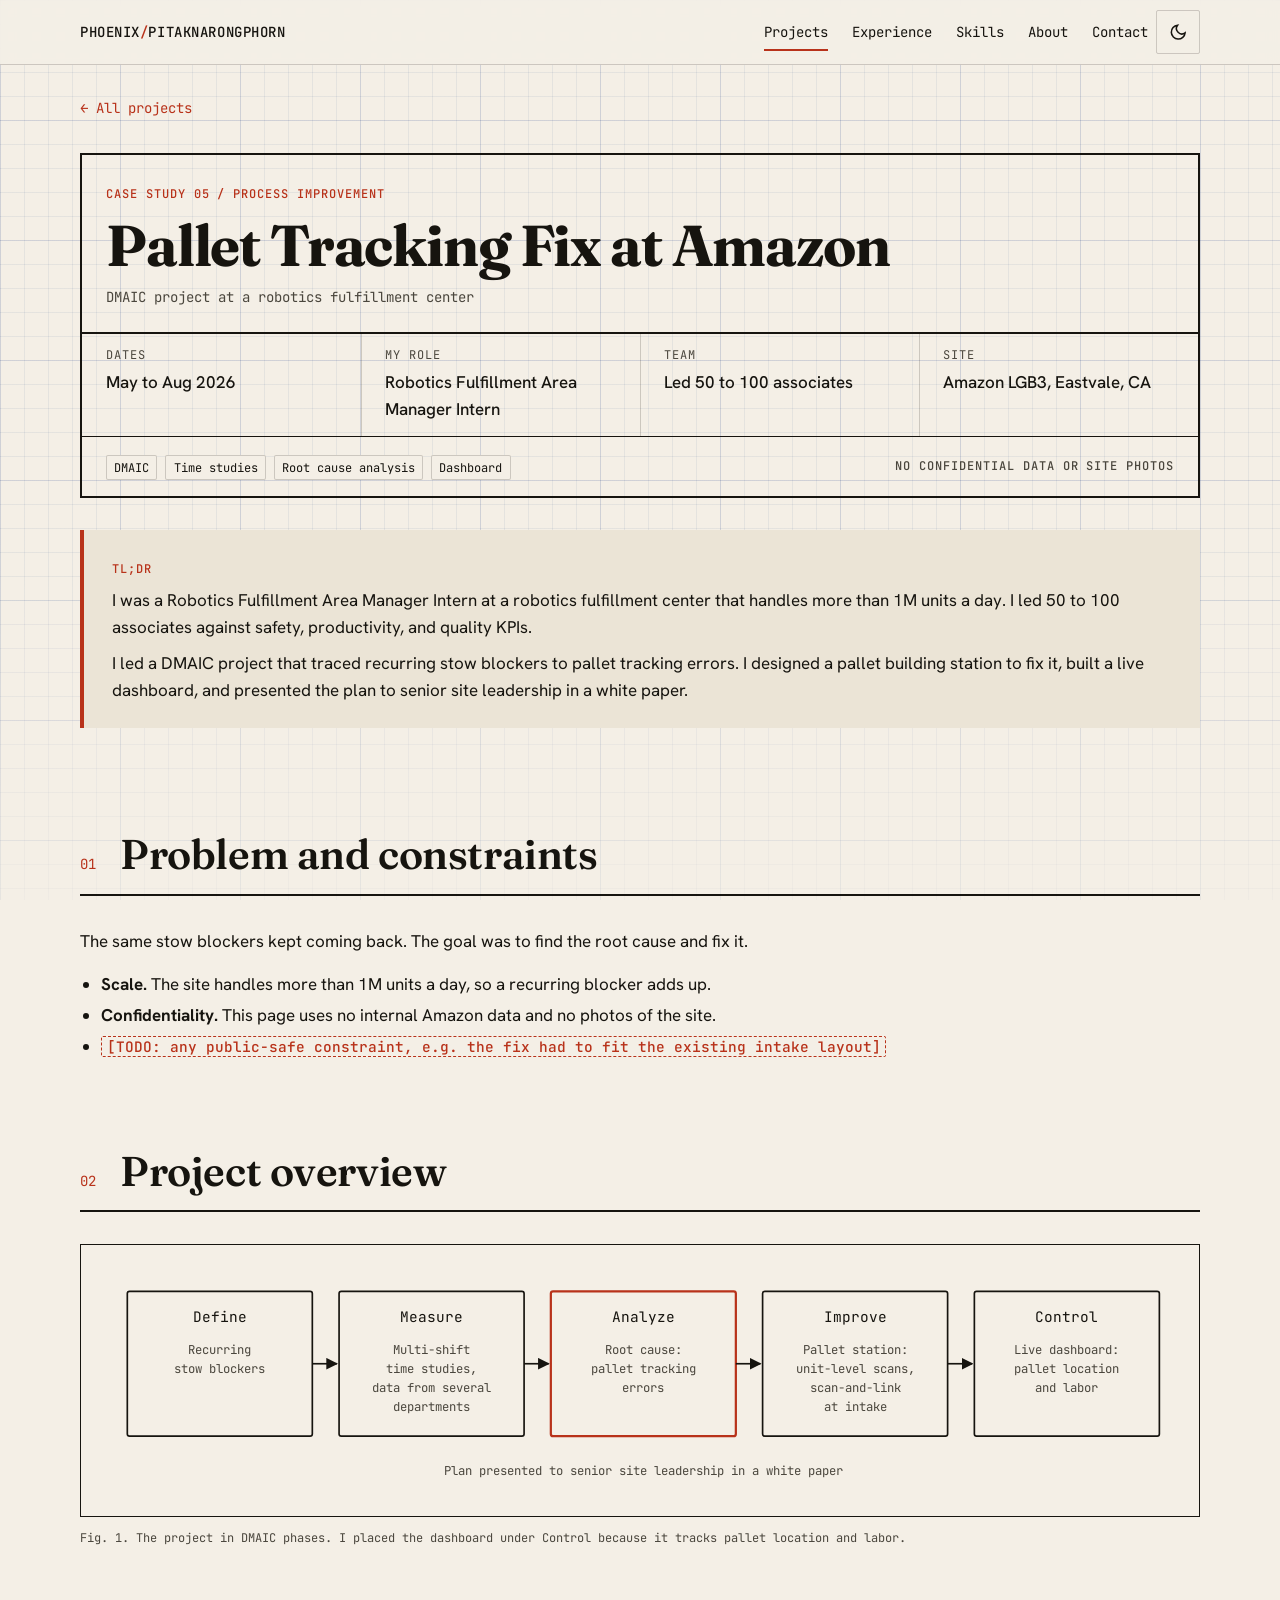
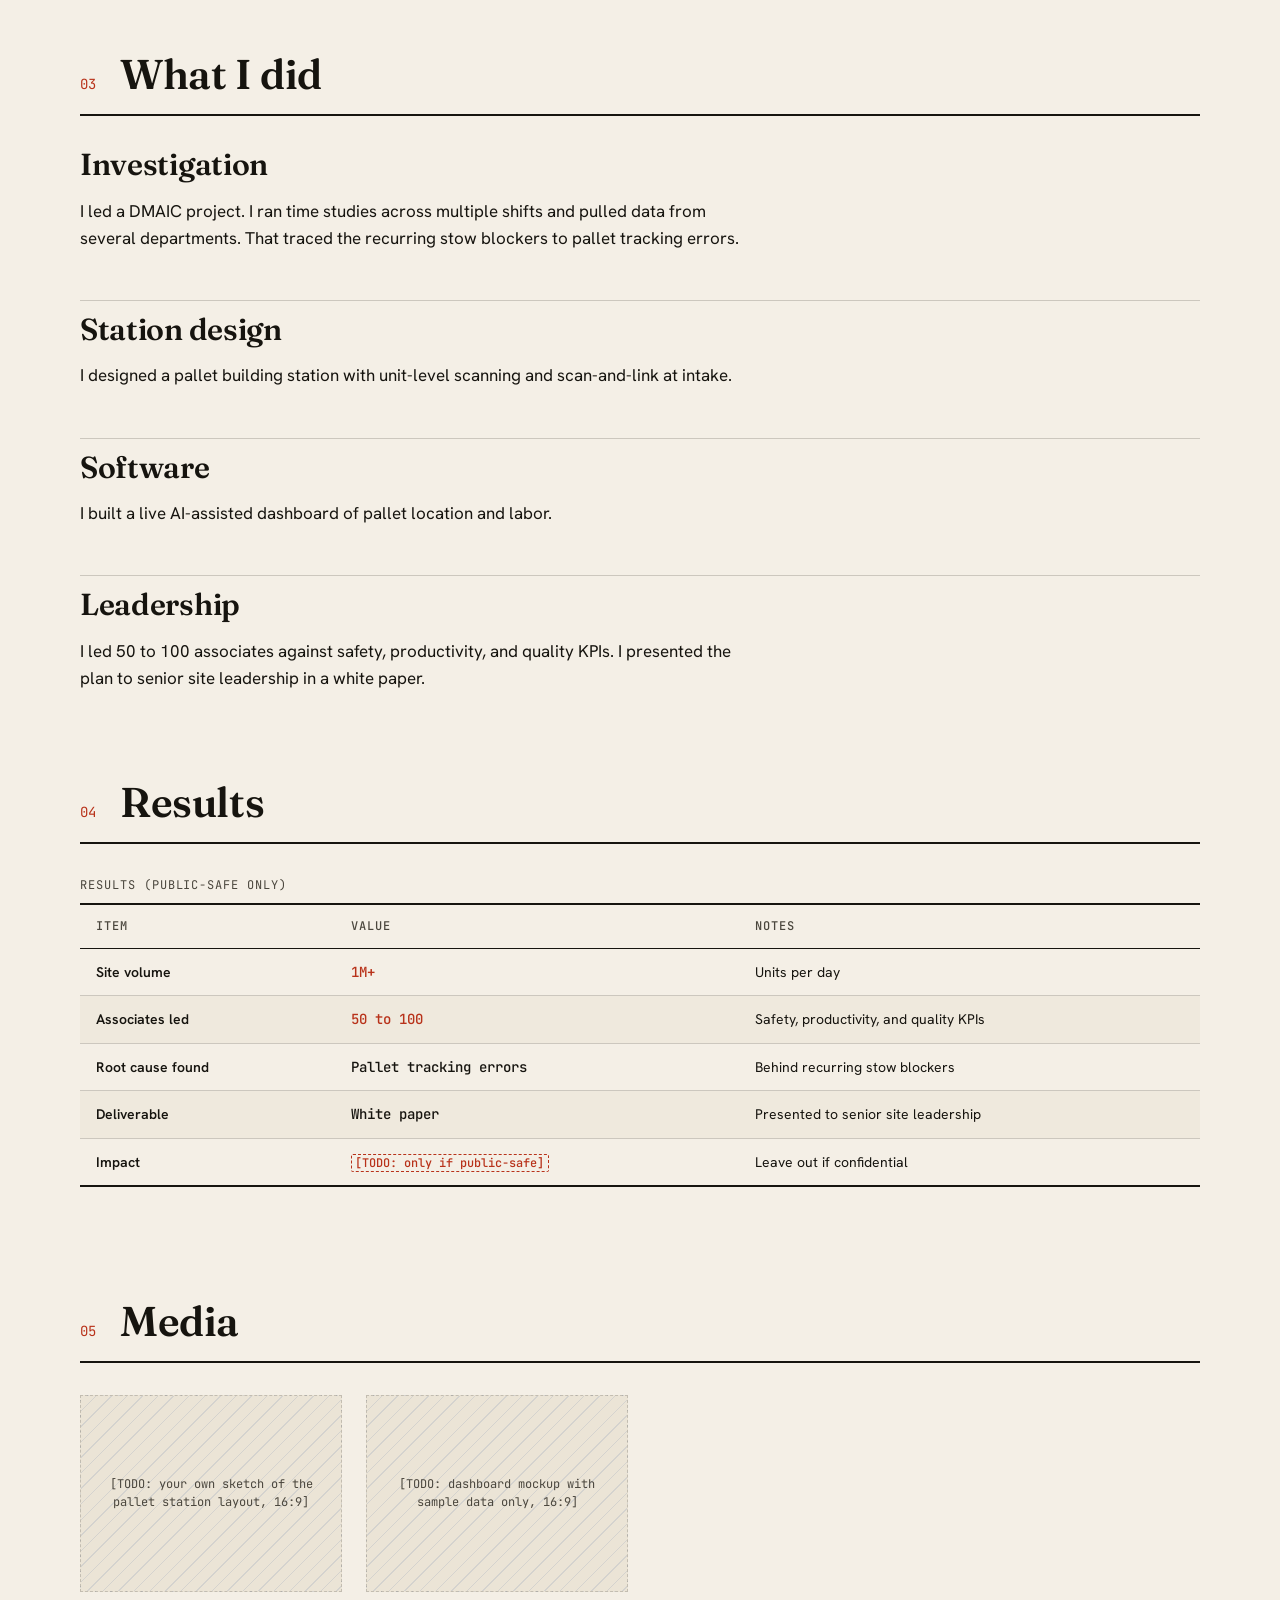
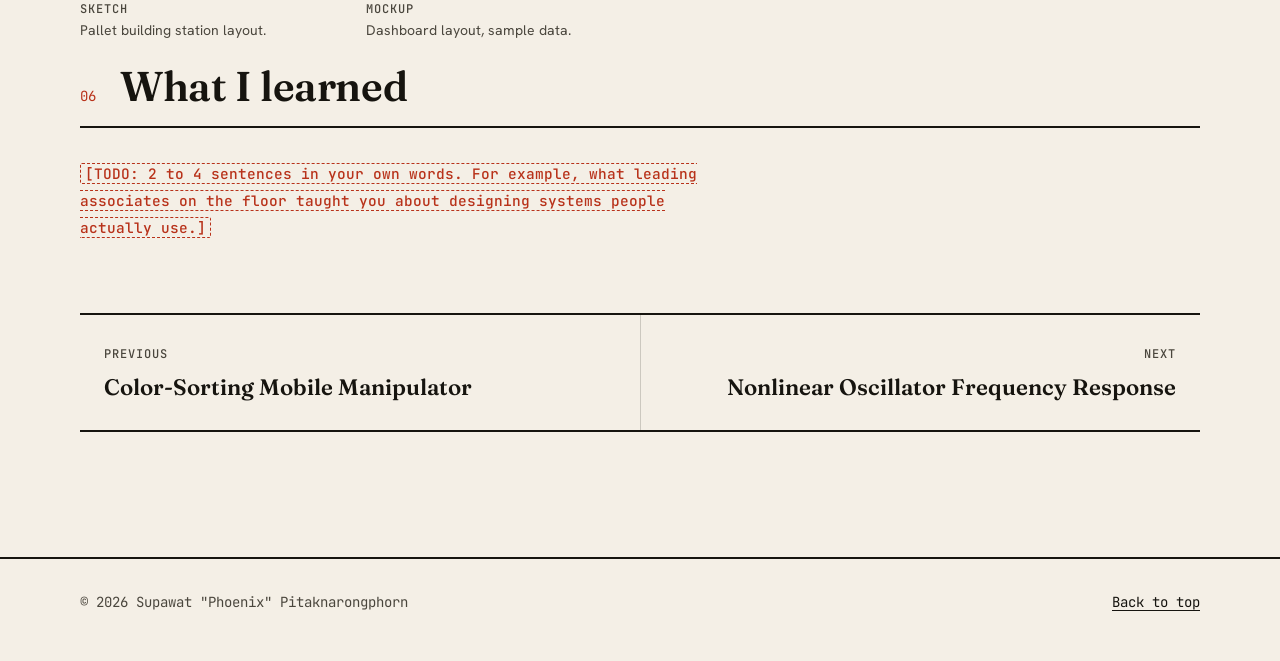
==== projects/amazon-pallet-flow.html @ 7e8143e0 "Initial portfolio site Static HTML/CSS/JS portfolio for GitHub Pages: home page, seven case studies " ====
<!doctype html>
<html lang="en">
<head>
  <meta charset="utf-8">
  <meta name="viewport" content="width=device-width, initial-scale=1">
  <title>Pallet Tracking Fix at Amazon | Phoenix Pitaknarongphorn</title>
  <meta name="description" content="Process-improvement case study: a DMAIC project at an Amazon robotics fulfillment center that traced recurring stow blockers to pallet tracking errors.">
  <meta name="theme-color" content="#f4efe6" media="(prefers-color-scheme: light)">
  <meta name="theme-color" content="#0f2a4a" media="(prefers-color-scheme: dark)">
  <link rel="icon" href="../favicon.ico" sizes="32x32">
  <link rel="icon" href="../assets/favicon.svg" type="image/svg+xml">
  <link rel="apple-touch-icon" href="../assets/apple-touch-icon.png">
  <!-- Sharing previews. Absolute URLs so LinkedIn and Slack show the image. Change the domain here if the site moves. -->
  <meta property="og:type" content="article">
  <meta property="og:site_name" content="Phoenix Pitaknarongphorn">
  <meta property="og:url" content="https://hmnip.github.io/portfolio/projects/amazon-pallet-flow.html">
  <meta property="og:title" content="Pallet Tracking Fix at Amazon | Phoenix Pitaknarongphorn">
  <meta property="og:description" content="Process-improvement case study: a DMAIC project at an Amazon robotics fulfillment center that traced recurring stow blockers to pallet tracking errors.">
  <meta property="og:image" content="https://hmnip.github.io/portfolio/assets/img/share.png">
  <meta property="og:image:width" content="1200">
  <meta property="og:image:height" content="630">
  <meta property="og:image:alt" content="Phoenix Pitaknarongphorn: building autonomous robots, from mechanism to control code.">
  <meta name="twitter:card" content="summary_large_image">
  <meta name="twitter:title" content="Pallet Tracking Fix at Amazon | Phoenix Pitaknarongphorn">
  <meta name="twitter:description" content="Process-improvement case study: a DMAIC project at an Amazon robotics fulfillment center that traced recurring stow blockers to pallet tracking errors.">
  <meta name="twitter:image" content="https://hmnip.github.io/portfolio/assets/img/share.png">
  <!-- Sets saved theme and the js class before first paint (inline on purpose, avoids a flash) -->
  <script>(function(){var d=document.documentElement;d.classList.add("js");try{var t=localStorage.getItem("theme");if(t==="light"||t==="dark")d.setAttribute("data-theme",t);}catch(e){}})();</script>
  <link rel="preconnect" href="https://fonts.googleapis.com">
  <link rel="preconnect" href="https://fonts.gstatic.com" crossorigin>
  <link rel="stylesheet" href="https://fonts.googleapis.com/css2?family=Fraunces:ital,opsz,wght@0,9..144,400..700;1,9..144,500&family=Hanken+Grotesk:wght@400;500;600&family=JetBrains+Mono:wght@400;500&display=swap">
  <link rel="stylesheet" href="../assets/css/style.css">
</head>
<body>
  <a class="skip-link" href="#main">Skip to content</a>

  <header class="site-header">
    <div class="container site-header__inner">
      <a class="site-mark" href="../index.html">PHOENIX<span>/</span>PITAKNARONGPHORN</a>
      <nav class="site-nav" aria-label="Primary">
        <ul class="site-nav__list" id="nav-list">
          <li><a class="is-active" href="../index.html#projects">Projects</a></li>
          <li><a href="../index.html#experience">Experience</a></li>
          <li><a href="../index.html#skills">Skills</a></li>
          <li><a href="../index.html#about">About</a></li>
          <li><a href="../index.html#contact">Contact</a></li>
        </ul>
        <button class="icon-btn theme-toggle" type="button" data-theme-toggle aria-label="Switch theme">
          <svg class="icon-moon" viewBox="0 0 24 24" fill="none" stroke="currentColor" stroke-width="2" aria-hidden="true"><path d="M21 12.8A9 9 0 1 1 11.2 3a7 7 0 0 0 9.8 9.8z"/></svg>
          <svg class="icon-sun" viewBox="0 0 24 24" fill="none" stroke="currentColor" stroke-width="2" aria-hidden="true"><circle cx="12" cy="12" r="4"/><path d="M12 2v2M12 20v2M4.9 4.9l1.4 1.4M17.7 17.7l1.4 1.4M2 12h2M20 12h2M4.9 19.1l1.4-1.4M17.7 6.3l1.4-1.4"/></svg>
        </button>
        <button class="icon-btn nav-toggle" type="button" aria-expanded="false" aria-controls="nav-list" aria-label="Menu">
          <svg viewBox="0 0 24 24" fill="none" stroke="currentColor" stroke-width="2" aria-hidden="true"><path d="M3 6h18M3 12h18M3 18h18"/></svg>
        </button>
      </nav>
    </div>
  </header>

  <main id="main" class="container">
    <a class="crumb" href="../index.html#projects">All projects</a>

    <!-- 1. TITLE BLOCK ====================================================== -->
    <header class="title-block">
      <div class="title-block__name">
        <span class="label label--accent">Case study 05 / Process improvement</span>
        <h1>Pallet Tracking Fix at Amazon</h1>
        <p class="expansion">DMAIC project at a robotics fulfillment center</p>
      </div>
      <dl class="title-block__grid">
        <div class="title-block__cell"><dt>Dates</dt><dd>May to Aug 2026</dd></div>
        <div class="title-block__cell"><dt>My role</dt><dd>Robotics Fulfillment Area Manager Intern</dd></div>
        <div class="title-block__cell"><dt>Team</dt><dd>Led 50 to 100 associates</dd></div>
        <div class="title-block__cell"><dt>Site</dt><dd>Amazon LGB3, Eastvale, CA</dd></div>
      </dl>
      <div class="title-block__row">
        <ul class="tags" aria-label="Methods">
          <li><span class="tag">DMAIC</span></li>
          <li><span class="tag">Time studies</span></li>
          <li><span class="tag">Root cause analysis</span></li>
          <li><span class="tag">Dashboard</span></li>
        </ul>
        <div class="title-block__links">
          <span class="label">No confidential data or site photos</span>
        </div>
      </div>
    </header>

    <!-- 2. TL;DR ============================================================ -->
    <aside class="tldr" aria-label="Summary">
      <span class="label label--accent">TL;DR</span>
      <p>I was a Robotics Fulfillment Area Manager Intern at a robotics fulfillment center that handles more than 1M units a day. I led 50 to 100 associates against safety, productivity, and quality KPIs.</p>
      <p>I led a DMAIC project that traced recurring stow blockers to pallet tracking errors. I designed a pallet building station to fix it, built a live dashboard, and presented the plan to senior site leadership in a white paper.</p>
    </aside>

    <!-- 3. PROBLEM AND CONSTRAINTS ========================================== -->
    <section class="section section--case" aria-labelledby="problem-title">
      <div class="section__head">
        <span class="section__num">01</span>
        <h2 id="problem-title">Problem and constraints</h2>
      </div>
      <div class="prose">
        <p>The same stow blockers kept coming back. The goal was to find the root cause and fix it.</p>
        <ul>
          <li><strong>Scale.</strong> The site handles more than 1M units a day, so a recurring blocker adds up.</li>
          <li><strong>Confidentiality.</strong> This page uses no internal Amazon data and no photos of the site.</li>
          <li><span class="todo">[TODO: any public-safe constraint, e.g. the fix had to fit the existing intake layout]</span></li>
        </ul>
      </div>
    </section>

    <!-- 4. SYSTEM OVERVIEW ================================================== -->
    <section class="section section--case" aria-labelledby="system-title">
      <div class="section__head">
        <span class="section__num">02</span>
        <h2 id="system-title">Project overview</h2>
      </div>
      <figure class="figure">
        <div class="diagram diagram--wide" tabindex="0" role="region" aria-label="DMAIC diagram (scrollable)">
          <!-- Editable diagram. Each phase is a <g class="node">. -->
          <svg viewBox="0 0 960 200" role="img" aria-labelledby="sys-title sys-desc">
            <title id="sys-title">DMAIC phases of the pallet tracking project</title>
            <desc id="sys-desc">Define: recurring stow blockers. Measure: multi-shift time studies and data from several departments. Analyze: traced the blockers to pallet tracking errors. Improve: a pallet building station with unit-level scanning and scan-and-link at intake. Control: a live AI-assisted dashboard of pallet location and labor. The plan went to senior site leadership in a white paper.</desc>
            <defs>
              <marker id="arrow" viewBox="0 0 10 10" refX="9" refY="5" markerWidth="7" markerHeight="7" orient="auto-start-reverse"><path class="arrowhead" d="M0 0L10 5L0 10z"/></marker>
            </defs>

            <g class="node">
              <rect x="20" y="20" width="166" height="130" rx="2"/>
              <text x="103" y="48" text-anchor="middle">Define</text>
              <text class="sub" x="103" y="76" text-anchor="middle">Recurring</text>
              <text class="sub" x="103" y="93" text-anchor="middle">stow blockers</text>
            </g>
            <g class="node">
              <rect x="210" y="20" width="166" height="130" rx="2"/>
              <text x="293" y="48" text-anchor="middle">Measure</text>
              <text class="sub" x="293" y="76" text-anchor="middle">Multi-shift</text>
              <text class="sub" x="293" y="93" text-anchor="middle">time studies,</text>
              <text class="sub" x="293" y="110" text-anchor="middle">data from several</text>
              <text class="sub" x="293" y="127" text-anchor="middle">departments</text>
            </g>
            <g class="node node--accent">
              <rect x="400" y="20" width="166" height="130" rx="2"/>
              <text x="483" y="48" text-anchor="middle">Analyze</text>
              <text class="sub" x="483" y="76" text-anchor="middle">Root cause:</text>
              <text class="sub" x="483" y="93" text-anchor="middle">pallet tracking</text>
              <text class="sub" x="483" y="110" text-anchor="middle">errors</text>
            </g>
            <g class="node">
              <rect x="590" y="20" width="166" height="130" rx="2"/>
              <text x="673" y="48" text-anchor="middle">Improve</text>
              <text class="sub" x="673" y="76" text-anchor="middle">Pallet station:</text>
              <text class="sub" x="673" y="93" text-anchor="middle">unit-level scans,</text>
              <text class="sub" x="673" y="110" text-anchor="middle">scan-and-link</text>
              <text class="sub" x="673" y="127" text-anchor="middle">at intake</text>
            </g>
            <g class="node">
              <rect x="780" y="20" width="166" height="130" rx="2"/>
              <text x="863" y="48" text-anchor="middle">Control</text>
              <text class="sub" x="863" y="76" text-anchor="middle">Live dashboard:</text>
              <text class="sub" x="863" y="93" text-anchor="middle">pallet location</text>
              <text class="sub" x="863" y="110" text-anchor="middle">and labor</text>
            </g>

            <path class="edge" d="M186 85H208" marker-end="url(#arrow)"/>
            <path class="edge" d="M376 85H398" marker-end="url(#arrow)"/>
            <path class="edge" d="M566 85H588" marker-end="url(#arrow)"/>
            <path class="edge" d="M756 85H778" marker-end="url(#arrow)"/>

            <text class="edge-label" x="483" y="185" text-anchor="middle">Plan presented to senior site leadership in a white paper</text>
          </svg>
        </div>
        <figcaption>
          Fig. 1. The project in DMAIC phases. I placed the dashboard under Control because it tracks pallet location and labor. <span class="scroll-hint">Scroll sideways to see the whole diagram.</span>
        </figcaption>
      </figure>
    </section>

    <!-- 5. WHAT I BUILT ===================================================== -->
    <section class="section section--case" aria-labelledby="built-title">
      <div class="section__head">
        <span class="section__num">03</span>
        <h2 id="built-title">What I did</h2>
      </div>
      <div class="prose">
        <h3>Investigation</h3>
        <p>I led a DMAIC project. I ran time studies across multiple shifts and pulled data from several departments. That traced the recurring stow blockers to pallet tracking errors.</p>

        <h3>Station design</h3>
        <p>I designed a pallet building station with unit-level scanning and scan-and-link at intake.</p>

        <h3>Software</h3>
        <p>I built a live AI-assisted dashboard of pallet location and labor.</p>

        <h3>Leadership</h3>
        <p>I led 50 to 100 associates against safety, productivity, and quality KPIs. I presented the plan to senior site leadership in a white paper.</p>
      </div>
    </section>

    <!-- 6. TESTING AND RESULTS ============================================== -->
    <section class="section section--case" aria-labelledby="results-title">
      <div class="section__head">
        <span class="section__num">04</span>
        <h2 id="results-title">Results</h2>
      </div>
      <div class="table-wrap">
        <table class="spec-table">
          <caption>Results (public-safe only)</caption>
          <thead>
            <tr><th scope="col">Item</th><th scope="col">Value</th><th scope="col">Notes</th></tr>
          </thead>
          <tbody>
            <tr><th scope="row">Site volume</th><td class="num num--key">1M+</td><td>Units per day</td></tr>
            <tr><th scope="row">Associates led</th><td class="num num--key">50 to 100</td><td>Safety, productivity, and quality KPIs</td></tr>
            <tr><th scope="row">Root cause found</th><td class="num">Pallet tracking errors</td><td>Behind recurring stow blockers</td></tr>
            <tr><th scope="row">Deliverable</th><td class="num">White paper</td><td>Presented to senior site leadership</td></tr>
            <tr><th scope="row">Impact</th><td class="num"><span class="todo">[TODO: only if public-safe]</span></td><td>Leave out if confidential</td></tr>
          </tbody>
        </table>
      </div>
    </section>

    <!-- 7. MEDIA ============================================================ -->
    <section class="section section--case" aria-labelledby="media-title">
      <div class="section__head">
        <span class="section__num">05</span>
        <h2 id="media-title">Media</h2>
      </div>
      <!-- No site photos and no real data. Use your own sketches or mockups with made-up numbers clearly labeled as such.
           Images: ../assets/img/amazon-pallet-flow/NAME.webp, 1600 px long edge, under 200 KB, loading="lazy". -->
      <div class="gallery">
        <figure>
          <div class="media-placeholder" role="img" aria-label="Placeholder: pallet station layout sketch">[TODO: your own sketch of the pallet station layout, 16:9]</div>
          <figcaption><span class="label">Sketch</span>Pallet building station layout.</figcaption>
        </figure>
        <figure>
          <div class="media-placeholder" role="img" aria-label="Placeholder: dashboard mockup with sample data">[TODO: dashboard mockup with sample data only, 16:9]</div>
          <figcaption><span class="label">Mockup</span>Dashboard layout, sample data.</figcaption>
        </figure>
      </div>
    </section>

    <!-- 8. LEARNED / NEXT =================================================== -->
    <section class="section section--case" aria-labelledby="learned-title">
      <div class="section__head">
        <span class="section__num">06</span>
        <h2 id="learned-title">What I learned</h2>
      </div>
      <div class="prose">
        <p><span class="todo">[TODO: 2 to 4 sentences in your own words. For example, what leading associates on the floor taught you about designing systems people actually use.]</span></p>
      </div>
    </section>

    <!-- 9. PREV / NEXT ====================================================== -->
    <nav class="pager" aria-label="More case studies">
      <a class="pager__prev" href="mobile-manipulator.html"><span class="label">Previous</span><span class="pager__title">Color-Sorting Mobile Manipulator</span></a>
      <a class="pager__next" href="nonlinear-oscillator.html"><span class="label">Next</span><span class="pager__title">Nonlinear Oscillator Frequency Response</span></a>
    </nav>
  </main>

  <footer class="site-footer">
    <div class="container site-footer__inner">
      <span>&copy; <span data-year>2026</span> Supawat "Phoenix" Pitaknarongphorn</span>
      <span><a href="#main">Back to top</a></span>
    </div>
  </footer>

  <script src="../assets/js/main.js" defer></script>
</body>
</html>
---- assets/css/style.css ----
/* ==========================================================================
   Phoenix Pitaknarongphorn: portfolio stylesheet
   One file. Sections:
   1. Tokens (light + blueprint dark)
   2. Reset and base
   3. Layout and blueprint grid
   4. Typography helpers
   5. Header, nav, footer
   6. Buttons, links, tags
   7. Sections and labels
   8. Glance strip (key numbers)
   9. Project cards
   10. Title block, TL;DR
   11. Spec tables
   12. Timeline
   13. Diagrams, media, placeholders
   14. Motion
   15. Utilities
   ========================================================================== */

/* 1. Tokens ---------------------------------------------------------------- */
:root {
  /* Color: warm paper, near-black ink, one vermilion accent */
  --paper: #f4efe6;
  --paper-2: #ebe4d6;          /* raised surfaces, table stripes */
  --ink: #16140f;
  --ink-2: #4a463d;            /* secondary text, 8:1 on paper */
  --rule: #16140f;             /* strong rules */
  --rule-soft: rgb(22 20 15 / 0.18);
  --accent: #b8321a;           /* vermilion, 5.2:1 on paper, 4.7:1 on paper-2 */
  --accent-ink: #fff8f2;       /* text on accent fills */
  --grid: rgb(30 70 140 / 0.07);
  --grid-major: rgb(30 70 140 / 0.11);
  --focus: #1d5fd1;

  /* Type */
  --font-display: "Fraunces", Georgia, "Times New Roman", serif;
  --font-body: "Hanken Grotesk", system-ui, -apple-system, "Segoe UI", sans-serif;
  --font-mono: "JetBrains Mono", ui-monospace, "Cascadia Mono", Consolas, monospace;

  /* Type scale (fluid, ~1.25 ratio stretching to ~1.33 on wide screens) */
  --step--2: 0.75rem;
  --step--1: 0.875rem;
  --step-0: clamp(1rem, 0.96rem + 0.2vw, 1.0625rem);
  --step-1: clamp(1.2rem, 1.1rem + 0.45vw, 1.4rem);
  --step-2: clamp(1.45rem, 1.25rem + 0.9vw, 1.9rem);
  --step-3: clamp(1.8rem, 1.45rem + 1.6vw, 2.6rem);
  --step-4: clamp(2.2rem, 1.6rem + 2.8vw, 3.6rem);
  --step-5: clamp(2.6rem, 1.7rem + 4.4vw, 5rem);

  /* Space (8px base) */
  --space-1: 0.25rem;
  --space-2: 0.5rem;
  --space-3: 0.75rem;
  --space-4: 1rem;
  --space-5: 1.5rem;
  --space-6: 2rem;
  --space-7: 3rem;
  --space-8: 4.5rem;
  --space-9: clamp(4.5rem, 3rem + 6vw, 8rem);

  /* Layout */
  --measure: 68ch;
  --container: 1200px;
  --gutter: clamp(1rem, 0.5rem + 2.5vw, 2.5rem);
  --grid-size: 24px;
  --radius: 2px;
  --rule-w: 1px;
  --rule-w-strong: 2px;

  /* Motion */
  --ease: cubic-bezier(0.2, 0.7, 0.2, 1);
  --dur: 420ms;

  color-scheme: light;
}

/* Blueprint inverse: light ink on deep blue. Applied by system preference
   unless the visitor chose light, or when they choose dark explicitly. */
@media (prefers-color-scheme: dark) {
  :root:not([data-theme="light"]) {
    --paper: #0f2a4a;
    --paper-2: #13355c;
    --ink: #e8eef6;
    --ink-2: #a9bdd6;
    --rule: #cfdcec;
    --rule-soft: rgb(207 220 236 / 0.22);
    --accent: #ff7a52;
    --accent-ink: #0f2a4a;
    --grid: rgb(200 220 255 / 0.07);
    --grid-major: rgb(200 220 255 / 0.12);
    --focus: #ffd166;
    color-scheme: dark;
  }
}
:root[data-theme="dark"] {
  --paper: #0f2a4a;
  --paper-2: #13355c;
  --ink: #e8eef6;
  --ink-2: #a9bdd6;
  --rule: #cfdcec;
  --rule-soft: rgb(207 220 236 / 0.22);
  --accent: #ff7a52;
  --accent-ink: #0f2a4a;
  --grid: rgb(200 220 255 / 0.07);
  --grid-major: rgb(200 220 255 / 0.12);
  --focus: #ffd166;
  color-scheme: dark;
}

/* 2. Reset and base -------------------------------------------------------- */
*,
*::before,
*::after { box-sizing: border-box; }

html {
  -webkit-text-size-adjust: 100%;
  text-size-adjust: 100%;
  scroll-behavior: smooth;
  scroll-padding-top: 5rem; /* keeps anchored headings clear of the sticky header */
}

body {
  margin: 0;
  min-height: 100vh;
  background-color: var(--paper);
  color: var(--ink);
  font-family: var(--font-body);
  font-size: var(--step-0);
  line-height: 1.6;
  font-feature-settings: "ss01";
  overflow-x: hidden;
}

img, video, svg { display: block; max-width: 100%; height: auto; }
img, video { background: var(--paper-2); }

h1, h2, h3, h4 {
  font-family: var(--font-display);
  font-weight: 600;
  line-height: 1.1;
  letter-spacing: -0.01em;
  margin: 0 0 var(--space-4);
  font-optical-sizing: auto; /* Fraunces picks display or text cuts by size */
  text-wrap: balance;
}
h1 { font-size: var(--step-5); font-weight: 700; letter-spacing: -0.02em; }
h2 { font-size: var(--step-4); }
h3 { font-size: var(--step-2); }
h4 { font-size: var(--step-1); }

p, ul, ol, dl, table, figure { margin: 0 0 var(--space-4); }
p { max-width: var(--measure); text-wrap: pretty; }
ul, ol { padding-left: 1.25em; }
li + li { margin-top: var(--space-1); }

a { color: var(--accent); text-underline-offset: 0.2em; text-decoration-thickness: 1px; }
a:hover { text-decoration-thickness: 2px; }

:focus-visible {
  outline: 3px solid var(--focus);
  outline-offset: 3px;
  border-radius: var(--radius);
}

hr {
  border: 0;
  border-top: var(--rule-w) solid var(--rule-soft);
  margin: var(--space-7) 0;
}

code, kbd, samp { font-family: var(--font-mono); font-size: 0.92em; }

::selection { background: var(--accent); color: var(--accent-ink); }

/* 3. Layout and blueprint grid -------------------------------------------- */
/* The grid is a fixed layer behind everything. Minor lines every 24px,
   major lines every 120px, like drafting paper. */
body::before {
  content: "";
  position: fixed;
  inset: 0;
  z-index: -1;
  pointer-events: none;
  background-image:
    linear-gradient(var(--grid-major) 1px, transparent 1px),
    linear-gradient(90deg, var(--grid-major) 1px, transparent 1px),
    linear-gradient(var(--grid) 1px, transparent 1px),
    linear-gradient(90deg, var(--grid) 1px, transparent 1px);
  background-size:
    calc(var(--grid-size) * 5) calc(var(--grid-size) * 5),
    calc(var(--grid-size) * 5) calc(var(--grid-size) * 5),
    var(--grid-size) var(--grid-size),
    var(--grid-size) var(--grid-size);
  /* Fade the grid out toward the bottom so long pages stay calm */
  -webkit-mask-image: linear-gradient(to bottom, #000 0, #000 60vh, rgb(0 0 0 / 0.35) 100vh);
  mask-image: linear-gradient(to bottom, #000 0, #000 60vh, rgb(0 0 0 / 0.35) 100vh);
}

.container {
  width: 100%;
  max-width: var(--container);
  margin-inline: auto;
  padding-inline: var(--gutter);
}
.container--narrow { max-width: calc(var(--measure) + 2 * var(--gutter)); }

.skip-link {
  position: absolute;
  left: var(--space-4);
  top: -100px;
  z-index: 100;
  padding: var(--space-2) var(--space-4);
  background: var(--ink);
  color: var(--paper);
  font-family: var(--font-mono);
  font-size: var(--step--1);
}
.skip-link:focus { top: var(--space-4); }

/* 4. Typography helpers ---------------------------------------------------- */
.lede {
  font-size: var(--step-1);
  line-height: 1.5;
  color: var(--ink-2);
  max-width: 56ch;
}

.mono { font-family: var(--font-mono); }

/* Small uppercase monospace label, like a drawing callout */
.label {
  display: inline-block;
  font-family: var(--font-mono);
  font-size: var(--step--2);
  font-weight: 500;
  letter-spacing: 0.08em;
  text-transform: uppercase;
  color: var(--ink-2);
}
.label--accent { color: var(--accent); }

.muted { color: var(--ink-2); }

/* 5. Header, nav, footer --------------------------------------------------- */
.site-header {
  position: sticky;
  top: 0;
  z-index: 50;
  background: color-mix(in srgb, var(--paper) 92%, transparent);
  -webkit-backdrop-filter: blur(6px);
  backdrop-filter: blur(6px);
  border-bottom: var(--rule-w) solid var(--rule-soft);
}
.site-header__inner {
  display: flex;
  align-items: center;
  justify-content: space-between;
  gap: var(--space-4);
  min-height: 4rem;
}
.site-mark {
  font-family: var(--font-mono);
  font-size: var(--step--1);
  font-weight: 500;
  letter-spacing: 0.04em;
  color: var(--ink);
  text-decoration: none;
  white-space: nowrap;
}
.site-mark span { color: var(--accent); }

.site-nav { display: flex; align-items: center; gap: var(--space-2); }
.site-nav__list {
  display: flex;
  gap: var(--space-5);
  list-style: none;
  margin: 0;
  padding: 0;
}
.site-nav__list li + li { margin-top: 0; }
.site-nav__list a {
  font-family: var(--font-mono);
  font-size: var(--step--1);
  color: var(--ink);
  text-decoration: none;
  padding-block: var(--space-2);
  border-bottom: var(--rule-w-strong) solid transparent;
}
.site-nav__list a:hover,
.site-nav__list a[aria-current="page"],
.site-nav__list a.is-active { border-bottom-color: var(--accent); }

.icon-btn {
  display: inline-grid;
  place-items: center;
  width: 2.75rem;
  height: 2.75rem;
  padding: 0;
  background: transparent;
  color: var(--ink);
  border: var(--rule-w) solid var(--rule-soft);
  border-radius: var(--radius);
  cursor: pointer;
}
.icon-btn:hover { border-color: var(--ink); }
.icon-btn svg { width: 1.15rem; height: 1.15rem; }

/* Theme toggle shows the icon for the theme you would switch to */
.theme-toggle .icon-sun { display: none; }
:root[data-theme="dark"] .theme-toggle .icon-sun { display: block; }
:root[data-theme="dark"] .theme-toggle .icon-moon { display: none; }
@media (prefers-color-scheme: dark) {
  :root:not([data-theme="light"]) .theme-toggle .icon-sun { display: block; }
  :root:not([data-theme="light"]) .theme-toggle .icon-moon { display: none; }
}

.nav-toggle { display: none; }

@media (max-width: 760px) {
  .nav-toggle { display: inline-grid; }
  .site-nav__list {
    position: absolute;
    top: 100%;
    left: 0;
    right: 0;
    flex-direction: column;
    gap: 0;
    padding: var(--space-2) var(--gutter) var(--space-5);
    background: var(--paper);
    border-bottom: var(--rule-w) solid var(--rule);
    display: none;
  }
  .site-nav__list a {
    display: block;
    padding-block: var(--space-3);
    border-bottom: var(--rule-w) solid var(--rule-soft);
  }
  .site-nav.is-open .site-nav__list { display: flex; }
  /* Without JS the toggle can't work, so show the list inline instead */
  html:not(.js) .site-nav__list {
    position: static;
    display: flex;
    flex-direction: row;
    flex-wrap: wrap;
    gap: var(--space-3);
    padding: 0;
    border: 0;
  }
  html:not(.js) .nav-toggle { display: none; }
}

.site-footer {
  margin-top: var(--space-9);
  border-top: var(--rule-w-strong) solid var(--rule);
  padding-block: var(--space-6) var(--space-7);
  font-family: var(--font-mono);
  font-size: var(--step--1);
  color: var(--ink-2);
}
.site-footer__inner {
  display: flex;
  flex-wrap: wrap;
  justify-content: space-between;
  gap: var(--space-4);
}
.site-footer a { color: var(--ink); }

/* 6. Buttons, links, tags -------------------------------------------------- */
.btn {
  display: inline-flex;
  align-items: center;
  gap: var(--space-2);
  min-height: 2.75rem;
  padding: var(--space-2) var(--space-5);
  font-family: var(--font-mono);
  font-size: var(--step--1);
  font-weight: 500;
  letter-spacing: 0.02em;
  text-decoration: none;
  color: var(--ink);
  background: transparent;
  border: var(--rule-w-strong) solid var(--ink);
  border-radius: var(--radius);
  cursor: pointer;
  transition: background-color 150ms, color 150ms, transform 150ms;
}
.btn:hover { background: var(--ink); color: var(--paper); text-decoration: none; }
.btn--primary { background: var(--accent); border-color: var(--accent); color: var(--accent-ink); }
.btn--primary:hover { background: var(--ink); border-color: var(--ink); color: var(--paper); }
.btn-row { display: flex; flex-wrap: wrap; gap: var(--space-3); }

/* Arrow link: "Read case study ->" */
.link-arrow {
  font-family: var(--font-mono);
  font-size: var(--step--1);
  font-weight: 500;
  text-decoration: none;
  white-space: nowrap;
}
.link-arrow::after { content: " \2192"; transition: margin-left 150ms; }
.link-arrow:hover { text-decoration: underline; }

.tags {
  display: flex;
  flex-wrap: wrap;
  gap: var(--space-2);
  list-style: none;
  padding: 0;
  margin: 0;
}
.tags li + li { margin-top: 0; }
.tag {
  display: inline-block;
  padding: 0.2em 0.6em;
  font-family: var(--font-mono);
  font-size: var(--step--2);
  line-height: 1.5;
  color: var(--ink);
  background: var(--paper);
  border: var(--rule-w) solid var(--rule-soft);
  border-radius: var(--radius);
  text-decoration: none;
  white-space: nowrap;
}
a.tag:hover { border-color: var(--accent); color: var(--accent); }

/* 7. Sections and labels --------------------------------------------------- */
.section { padding-block: var(--space-9) 0; }
.section__head {
  display: grid;
  grid-template-columns: auto 1fr;
  align-items: baseline;
  gap: var(--space-2) var(--space-5);
  padding-bottom: var(--space-4);
  margin-bottom: var(--space-6);
  border-bottom: var(--rule-w-strong) solid var(--rule);
}
.section__num {
  font-family: var(--font-mono);
  font-size: var(--step--1);
  color: var(--accent);
}
.section__head h2 { margin: 0; }
.section__head p { grid-column: 1 / -1; margin: 0; color: var(--ink-2); }

/* 8. Glance strip ---------------------------------------------------------- */
.glance {
  display: grid;
  grid-template-columns: repeat(auto-fit, minmax(min(100%, 9rem), 1fr));
  border-top: var(--rule-w-strong) solid var(--rule);
  border-bottom: var(--rule-w-strong) solid var(--rule);
  margin: 0;
  padding: 0;
  list-style: none;
}
.glance li + li { margin-top: 0; }
.glance__item {
  padding: var(--space-5) var(--space-4);
  border-right: var(--rule-w) solid var(--rule-soft);
  border-bottom: var(--rule-w) solid var(--rule-soft);
  /* Cells overlap the outer border by 1px so the grid rules stay single */
  margin: 0 -1px -1px 0;
}
.glance__value {
  display: block;
  font-family: var(--font-mono);
  font-size: var(--step-3);
  font-weight: 500;
  line-height: 1.1;
  letter-spacing: -0.02em;
  color: var(--accent);
}
.glance__desc {
  display: block;
  margin-top: var(--space-2);
  font-size: var(--step--1);
  line-height: 1.4;
  color: var(--ink-2);
}

/* 9. Project cards --------------------------------------------------------- */
.card-grid {
  display: grid;
  grid-template-columns: repeat(auto-fill, minmax(min(100%, 17rem), 1fr));
  gap: var(--space-5);
}
/* Featured: 1 column on phones, flagship full-width over 2 on tablets, 3 on desktop */
.card-grid--feature { grid-template-columns: 1fr; gap: var(--space-6); }
@media (min-width: 640px) {
  .card-grid--feature { grid-template-columns: repeat(2, minmax(0, 1fr)); }
  .card-grid--feature > :first-child { grid-column: 1 / -1; }
}
@media (min-width: 1000px) {
  .card-grid--feature { grid-template-columns: repeat(3, minmax(0, 1fr)); }
  .card-grid--feature > :first-child { grid-column: auto; }
}

.card {
  position: relative;
  display: flex;
  flex-direction: column;
  background: var(--paper);
  border: var(--rule-w) solid var(--rule);
  border-radius: var(--radius);
  transition: transform 200ms var(--ease), box-shadow 200ms var(--ease);
}
.card:hover,
.card:focus-within {
  transform: translate(-3px, -3px);
  box-shadow: 3px 3px 0 var(--ink);
}
.card__media {
  aspect-ratio: 16 / 10;
  border-bottom: var(--rule-w) solid var(--rule);
  overflow: hidden;
}
.card__media img,
.card__media video { width: 100%; height: 100%; object-fit: cover; }
.card__body {
  display: flex;
  flex-direction: column;
  gap: var(--space-3);
  flex: 1;
  padding: var(--space-5);
}
.card__title { font-size: var(--step-2); margin: 0; }
.card--small .card__title { font-size: var(--step-1); }
.card__outcome { margin: 0; }
.card__role { margin: 0; font-family: var(--font-mono); font-size: var(--step--1); color: var(--ink-2); }
.card__foot { margin-top: auto; padding-top: var(--space-3); }
/* Make the whole card clickable through its main link, keeping one tab stop */
.card__link::before { content: ""; position: absolute; inset: 0; }

/* 10. Title block, TL;DR --------------------------------------------------- */
/* Modeled on a drawing title block: ruled cells, mono labels, values below */
.title-block {
  border: var(--rule-w-strong) solid var(--rule);
  margin: var(--space-6) 0;
}
.title-block__name {
  padding: var(--space-5);
  border-bottom: var(--rule-w-strong) solid var(--rule);
}
.title-block__name h1 { margin: var(--space-2) 0 0; font-size: var(--step-4); }
.title-block__grid {
  display: grid;
  grid-template-columns: repeat(auto-fit, minmax(min(100%, 11rem), 1fr));
  margin: 0;
}
.title-block__cell {
  padding: var(--space-3) var(--space-5);
  border-right: var(--rule-w) solid var(--rule-soft);
  border-bottom: var(--rule-w) solid var(--rule-soft);
  margin: 0 -1px -1px 0;
}
.title-block__cell dt {
  font-family: var(--font-mono);
  font-size: var(--step--2);
  letter-spacing: 0.08em;
  text-transform: uppercase;
  color: var(--ink-2);
}
.title-block__cell dd { margin: var(--space-1) 0 0; font-weight: 500; }
.title-block__row {
  display: flex;
  flex-wrap: wrap;
  align-items: center;
  justify-content: space-between;
  gap: var(--space-4);
  padding: var(--space-4) var(--space-5);
  border-top: var(--rule-w) solid var(--rule);
}
.title-block__links { display: flex; flex-wrap: wrap; gap: var(--space-5); }

.tldr {
  position: relative;
  margin: var(--space-6) 0;
  padding: var(--space-5) var(--space-5) var(--space-5) calc(var(--space-5) + 4px);
  background: var(--paper-2);
  border-left: 4px solid var(--accent);
}
.tldr .label { margin-bottom: var(--space-2); }
.tldr p { margin: 0; max-width: none; }
.tldr p + p { margin-top: var(--space-2); }

/* 11. Spec tables ---------------------------------------------------------- */
.table-wrap { overflow-x: auto; margin-bottom: var(--space-5); }
.spec-table {
  width: 100%;
  border-collapse: collapse;
  font-size: var(--step--1);
  border-top: var(--rule-w-strong) solid var(--rule);
  border-bottom: var(--rule-w-strong) solid var(--rule);
}
.spec-table caption {
  caption-side: top;
  text-align: left;
  padding-bottom: var(--space-2);
  font-family: var(--font-mono);
  font-size: var(--step--2);
  letter-spacing: 0.08em;
  text-transform: uppercase;
  color: var(--ink-2);
}
.spec-table th,
.spec-table td {
  padding: var(--space-3) var(--space-4);
  text-align: left;
  vertical-align: top;
  border-bottom: var(--rule-w) solid var(--rule-soft);
}
.spec-table thead th {
  font-family: var(--font-mono);
  font-size: var(--step--2);
  font-weight: 500;
  letter-spacing: 0.08em;
  text-transform: uppercase;
  color: var(--ink-2);
  border-bottom: var(--rule-w) solid var(--rule);
}
.spec-table tbody th { font-weight: 600; }
.spec-table .num {
  font-family: var(--font-mono);
  font-weight: 500;
  white-space: nowrap;
  font-variant-numeric: tabular-nums;
}
.spec-table .num--key { color: var(--accent); }
.spec-table tbody tr:nth-child(even) { background: color-mix(in srgb, var(--paper-2) 55%, transparent); }

/* 12. Timeline ------------------------------------------------------------- */
.timeline { list-style: none; margin: 0; padding: 0; }
.timeline li + li { margin-top: 0; }
.timeline__item {
  display: grid;
  grid-template-columns: minmax(9.5rem, 12rem) 1fr;
  gap: var(--space-2) var(--space-5);
  padding-block: var(--space-4);
  border-bottom: var(--rule-w) solid var(--rule-soft);
}
.timeline__date {
  font-family: var(--font-mono);
  font-size: var(--step--1);
  color: var(--ink-2);
  padding-top: 0.2em;
}
.timeline__role { margin: 0; font-family: var(--font-body); font-size: var(--step-0); font-weight: 600; line-height: 1.4; }
.timeline__org { margin: 0; color: var(--ink-2); }
.timeline__item.is-current .timeline__date { color: var(--accent); }
@media (max-width: 560px) {
  .timeline__item { grid-template-columns: 1fr; }
}

/* 13. Diagrams, media, placeholders --------------------------------------- */
.figure { margin: var(--space-6) 0; }
.figure figcaption {
  margin-top: var(--space-3);
  font-family: var(--font-mono);
  font-size: var(--step--2);
  color: var(--ink-2);
}

/* System diagrams: inline SVG that inherits theme colors */
.diagram {
  padding: var(--space-5);
  border: var(--rule-w) solid var(--rule);
  background: var(--paper);
  overflow-x: auto;
}
.diagram svg { min-width: 560px; width: 100%; height: auto; }
.diagram .node rect { fill: var(--paper); stroke: var(--ink); stroke-width: 1.5; }
.diagram .node--accent rect { stroke: var(--accent); stroke-width: 2; }
.diagram .node text { fill: var(--ink); font-family: var(--font-mono); font-size: 13px; }
.diagram .node .sub { fill: var(--ink-2); font-size: 11px; }
.diagram .edge { stroke: var(--ink); stroke-width: 1.5; fill: none; }
.diagram .edge--return { stroke: var(--accent); stroke-dasharray: 5 4; }
.diagram .edge-label { fill: var(--ink-2); font-family: var(--font-mono); font-size: 11px; }
.diagram .arrowhead { fill: var(--ink); }
.diagram .arrowhead--accent { fill: var(--accent); }

.gallery {
  display: grid;
  grid-template-columns: repeat(auto-fill, minmax(min(100%, 16rem), 1fr));
  gap: var(--space-5);
}
.gallery figure { margin: 0; }

/* Visible placeholder for a missing image or video. Keeps the final aspect
   ratio so the layout doesn't shift when the real file arrives. */
.media-placeholder {
  display: grid;
  place-items: center;
  width: 100%;
  height: 100%;
  aspect-ratio: var(--ratio, 16 / 9);
  padding: var(--space-4);
  text-align: center;
  font-family: var(--font-mono);
  font-size: var(--step--2);
  line-height: 1.5;
  color: var(--ink-2);
  background:
    repeating-linear-gradient(135deg, transparent 0 10px, var(--grid-major) 10px 11px),
    var(--paper-2);
  border: var(--rule-w) dashed var(--rule-soft);
}
.card__media .media-placeholder { aspect-ratio: auto; border: 0; }

/* Inline marker for a missing fact: [TODO: ...] */
.todo {
  font-family: var(--font-mono);
  font-size: 0.85em;
  font-weight: 500;
  color: var(--accent);
  /* Solid paper, not a tint: keeps AA contrast even inside tinted boxes like the TL;DR */
  background: var(--paper);
  border: 1px dashed var(--accent);
  padding: 0 0.3em;
  border-radius: var(--radius);
  white-space: normal;
}

/* Prose block for case-study sections */
.prose > * + * { margin-top: var(--space-4); }
.prose h3 {
  margin-top: var(--space-7);
  padding-top: var(--space-3);
  border-top: var(--rule-w) solid var(--rule-soft);
}
.prose > h3:first-child { margin-top: 0; padding-top: 0; border-top: 0; }
.prose h4 { margin-top: var(--space-5); }

/* Previous / next case study */
.pager {
  display: grid;
  grid-template-columns: 1fr 1fr;
  border-top: var(--rule-w-strong) solid var(--rule);
  border-bottom: var(--rule-w-strong) solid var(--rule);
  margin-top: var(--space-8);
}
.pager a {
  display: block;
  padding: var(--space-5);
  text-decoration: none;
  color: var(--ink);
}
.pager a:hover .pager__title { color: var(--accent); }
.pager a + a,
.pager__next { border-left: var(--rule-w) solid var(--rule-soft); text-align: right; }
.pager__title { display: block; font-family: var(--font-display); font-size: var(--step-1); font-weight: 600; margin-top: var(--space-1); }
@media (max-width: 560px) {
  .pager { grid-template-columns: 1fr; }
  .pager__next { border-left: 0; border-top: var(--rule-w) solid var(--rule-soft); text-align: left; }
}

/* Home page sections ------------------------------------------------------ */
.hero {
  display: grid;
  grid-template-columns: minmax(0, 1.6fr) minmax(0, 1fr);
  gap: var(--space-7);
  align-items: end;
  padding-block: var(--space-9) var(--space-7);
}
.hero__text { container-type: inline-size; }
.hero__name {
  /* Sized to its own column so "Pitaknarongphorn" (about 9.2em wide) never wraps.
     The vw line is a fallback for browsers without container query units. */
  font-size: clamp(2rem, 0.9rem + 4vw, 4.5rem);
  font-size: clamp(1.9rem, 10.4cqi, 5.25rem);
  line-height: 0.98;
  margin: var(--space-3) 0 var(--space-5);
  overflow-wrap: anywhere;
}
.hero__name .alias { color: var(--accent); font-style: italic; font-weight: 500; }
.hero__headline {
  font-family: var(--font-display);
  font-size: var(--step-2);
  font-weight: 400;
  line-height: 1.25;
  max-width: 30ch;
  margin-bottom: var(--space-4);
}
.hero .lede { margin-bottom: var(--space-6); }
.hero__spec { margin: 0; border: var(--rule-w-strong) solid var(--rule); }
.hero__spec .title-block__cell { border-right: 0; margin: 0; }
.hero__spec .title-block__cell:last-child { border-bottom: 0; }
@media (max-width: 860px) {
  .hero { grid-template-columns: 1fr; gap: var(--space-6); padding-top: var(--space-8); }
}

.subhead {
  display: flex;
  align-items: baseline;
  gap: var(--space-4);
  margin: var(--space-8) 0 var(--space-5);
}
.subhead h3 { margin: 0; font-size: var(--step-1); }
.subhead::after { content: ""; flex: 1; border-top: var(--rule-w) solid var(--rule-soft); }

.other-work { list-style: none; margin: 0; padding: 0; border-top: var(--rule-w) solid var(--rule-soft); }
.other-work li { margin: 0; padding-block: var(--space-4); border-bottom: var(--rule-w) solid var(--rule-soft); }
.other-work p { margin: 0; }
.other-work p + p { margin-top: var(--space-1); }

.split {
  display: grid;
  grid-template-columns: minmax(0, 1.7fr) minmax(0, 1fr);
  gap: var(--space-7);
  align-items: start;
}
@media (max-width: 900px) { .split { grid-template-columns: 1fr; } }

.edu { border: var(--rule-w) solid var(--rule); padding: var(--space-5); }
.edu h4 { font-size: var(--step-1); margin-bottom: var(--space-1); }
.edu > .label:first-child { margin-top: 0; margin-bottom: var(--space-4); }
.edu p { margin-bottom: var(--space-2); }
.edu ul { padding-left: 1.1em; font-size: var(--step--1); }
.edu .label { display: block; margin-top: var(--space-5); margin-bottom: var(--space-2); }
.edu__item + .edu__item { margin-top: var(--space-5); padding-top: var(--space-5); border-top: var(--rule-w) solid var(--rule-soft); }

.skills { margin: 0; }
.skills__row:first-child { padding-top: 0; }
.skills__row {
  display: grid;
  grid-template-columns: minmax(10rem, 14rem) 1fr;
  gap: var(--space-3) var(--space-5);
  padding-block: var(--space-4);
  border-bottom: var(--rule-w) solid var(--rule-soft);
}
.skills__row dt { padding-top: 0.25em; }
.skills__row dd { margin: 0; }
@media (max-width: 640px) { .skills__row { grid-template-columns: 1fr; } }

.interests { list-style: none; padding: 0; margin: var(--space-5) 0 0; border-top: var(--rule-w) solid var(--rule-soft); }
.interests li { margin: 0; padding: var(--space-3) 0; border-bottom: var(--rule-w) solid var(--rule-soft); font-family: var(--font-display); font-size: var(--step-1); }
.interests li::before { content: "\2192\00a0"; color: var(--accent); font-family: var(--font-mono); }

.contact-list { margin: 0; }
.contact-list__row:first-child { padding-top: 0; }
.contact-list__row {
  display: grid;
  grid-template-columns: 8rem 1fr;
  gap: var(--space-4);
  padding-block: var(--space-4);
  border-bottom: var(--rule-w) solid var(--rule-soft);
  align-items: baseline;
}
.contact-list__row dd { margin: 0; font-size: var(--step-1); overflow-wrap: anywhere; }
@media (max-width: 480px) { .contact-list__row { grid-template-columns: 1fr; gap: var(--space-1); } }

/* Case study pages -------------------------------------------------------- */
.crumb {
  display: inline-block;
  margin-top: var(--space-6);
  font-family: var(--font-mono);
  font-size: var(--step--1);
  text-decoration: none;
}
.crumb::before { content: "\2190\00a0"; }
.crumb:hover { text-decoration: underline; }

.title-block__name .expansion { margin: var(--space-2) 0 0; color: var(--ink-2); font-size: var(--step--1); font-family: var(--font-mono); }

.section--case { padding-top: var(--space-8); }
.section--case .section__head h2 { font-size: var(--step-3); }

.case-roles { margin-top: var(--space-6); }
.case-roles .label { display: block; margin-bottom: var(--space-2); }

/* Wide diagrams keep a readable text size on phones and scroll sideways inside their frame */
.diagram--wide svg { min-width: 760px; }
.legend {
  display: flex;
  flex-wrap: wrap;
  gap: var(--space-2) var(--space-5);
  list-style: none;
  margin: var(--space-3) 0 0;
  padding: 0;
  font-family: var(--font-mono);
  font-size: var(--step--2);
  color: var(--ink-2);
}
.legend li + li { margin-top: 0; }
.legend__swatch { display: inline-block; width: 1.1em; height: 0.8em; margin-right: 0.4em; vertical-align: -0.05em; border: 1.5px solid var(--ink); }
.legend__swatch--accent { border: 2px solid var(--accent); }
.legend__swatch--return { height: 0; border: 0; border-top: 2px dashed var(--accent); vertical-align: 0.25em; }
.scroll-hint { display: none; }
@media (max-width: 800px) { .scroll-hint { display: inline; } }

.highlight-box {
  border: var(--rule-w-strong) solid var(--rule);
  padding: var(--space-5);
  margin-block: var(--space-6);
}
.highlight-box > :last-child { margin-bottom: 0; }

.gallery figcaption { margin-top: var(--space-2); font-size: var(--step--1); color: var(--ink-2); }
.gallery figcaption .label { display: block; }

/* 404 page ---------------------------------------------------------------- */
.not-found { padding-block: var(--space-8) 0; }
.not-found .title-block { margin-top: 0; margin-bottom: var(--space-7); }
.not-found .title-block h1 { font-size: var(--step-4); }
.not-found .lede { margin-top: var(--space-3); margin-bottom: 0; }
.not-found > .label { display: block; margin-bottom: var(--space-3); }

/* 14. Motion --------------------------------------------------------------- */
/* Only hide content when JS is running, so no-JS visitors still see it */
.js .reveal {
  opacity: 0;
  transform: translateY(14px);
  transition: opacity var(--dur) var(--ease), transform var(--dur) var(--ease);
}
.js .reveal.is-visible { opacity: 1; transform: none; }

@media (prefers-reduced-motion: reduce) {
  html { scroll-behavior: auto; }
  *,
  *::before,
  *::after {
    animation-duration: 0.01ms !important;
    animation-iteration-count: 1 !important;
    transition-duration: 0.01ms !important;
  }
  .js .reveal { opacity: 1; transform: none; }
  .card:hover,
  .card:focus-within { transform: none; }
}

/* 15. Utilities ------------------------------------------------------------ */
.visually-hidden {
  position: absolute !important;
  width: 1px;
  height: 1px;
  padding: 0;
  margin: -1px;
  overflow: hidden;
  clip: rect(0 0 0 0);
  white-space: nowrap;
  border: 0;
}
/* Keep hyphenated names like BEAR-DEN on one line in big headings */
.nowrap { white-space: nowrap; }
.stack > * + * { margin-top: var(--space-4); }
.mt-0 { margin-top: 0; }
.mb-0 { margin-bottom: 0; }
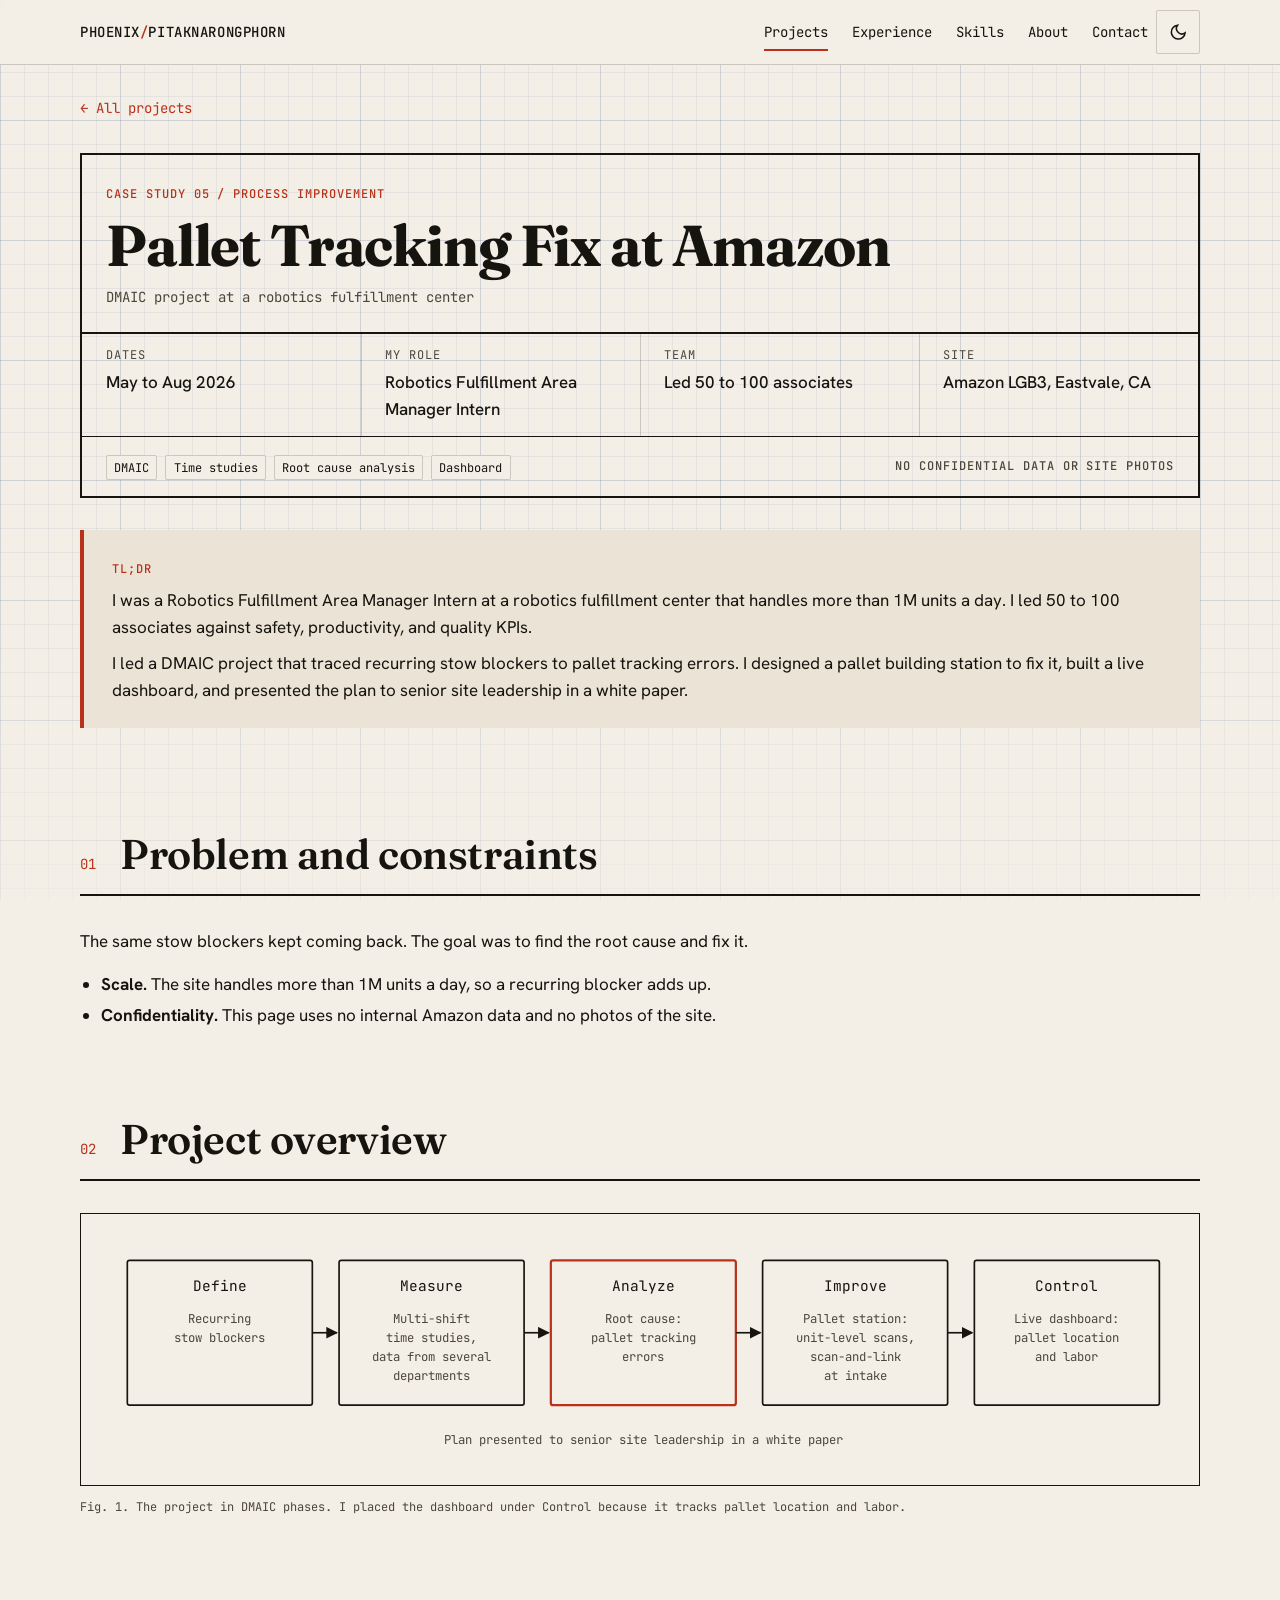
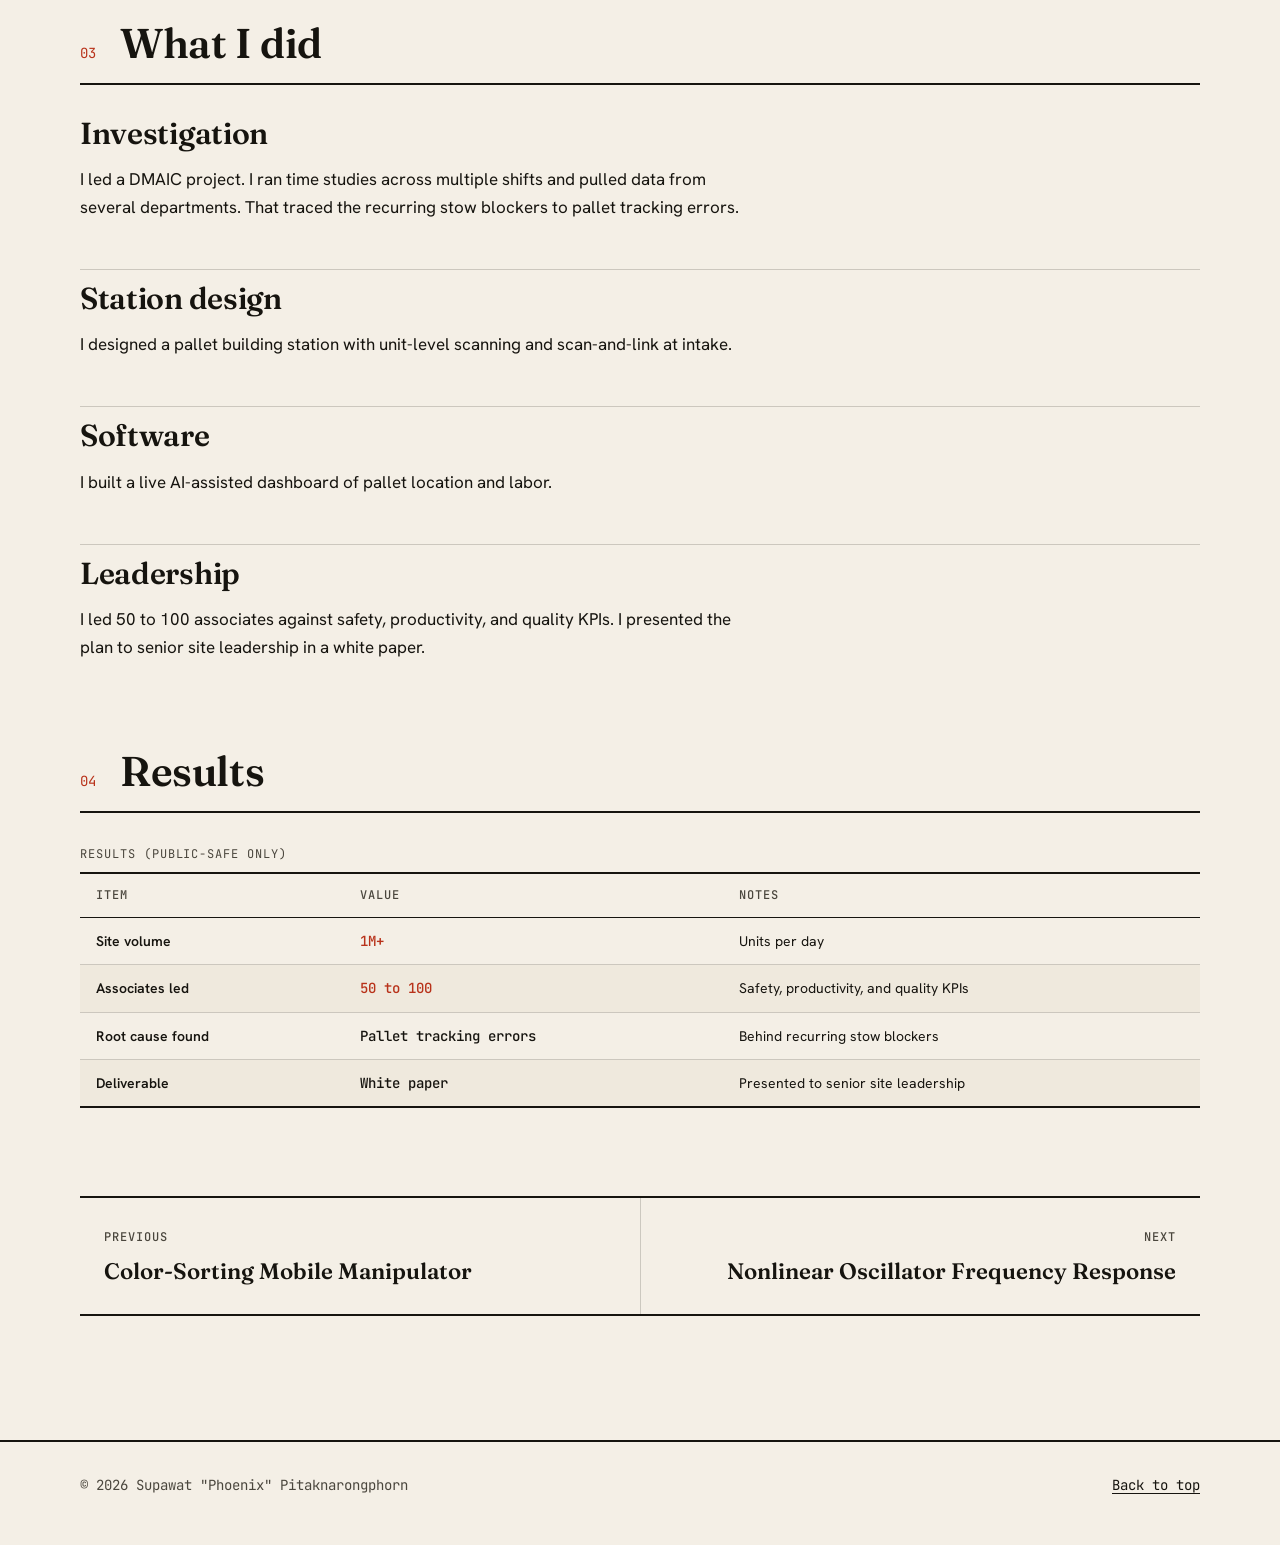
==== commit 7186e517: "Remove visible TODOs, add resume, hide galleries until photos are added Co-Authored-By: Claude Opus " ====
--- a/projects/amazon-pallet-flow.html
+++ b/projects/amazon-pallet-flow.html
@@ -103,7 +103,6 @@
         <ul>
           <li><strong>Scale.</strong> The site handles more than 1M units a day, so a recurring blocker adds up.</li>
           <li><strong>Confidentiality.</strong> This page uses no internal Amazon data and no photos of the site.</li>
-          <li><span class="todo">[TODO: any public-safe constraint, e.g. the fix had to fit the existing intake layout]</span></li>
         </ul>
       </div>
     </section>
@@ -213,14 +212,14 @@
             <tr><th scope="row">Associates led</th><td class="num num--key">50 to 100</td><td>Safety, productivity, and quality KPIs</td></tr>
             <tr><th scope="row">Root cause found</th><td class="num">Pallet tracking errors</td><td>Behind recurring stow blockers</td></tr>
             <tr><th scope="row">Deliverable</th><td class="num">White paper</td><td>Presented to senior site leadership</td></tr>
-            <tr><th scope="row">Impact</th><td class="num"><span class="todo">[TODO: only if public-safe]</span></td><td>Leave out if confidential</td></tr>
           </tbody>
         </table>
       </div>
     </section>
 
     <!-- 7. MEDIA ============================================================ -->
-    <section class="section section--case" aria-labelledby="media-title">
+    <!-- Hidden until photos are added. To show it: delete the word hidden below, then renumber this section and the next one. -->
+    <section class="section section--case" aria-labelledby="media-title" hidden>
       <div class="section__head">
         <span class="section__num">05</span>
         <h2 id="media-title">Media</h2>
@@ -239,17 +238,6 @@
       </div>
     </section>
 
-    <!-- 8. LEARNED / NEXT =================================================== -->
-    <section class="section section--case" aria-labelledby="learned-title">
-      <div class="section__head">
-        <span class="section__num">06</span>
-        <h2 id="learned-title">What I learned</h2>
-      </div>
-      <div class="prose">
-        <p><span class="todo">[TODO: 2 to 4 sentences in your own words. For example, what leading associates on the floor taught you about designing systems people actually use.]</span></p>
-      </div>
-    </section>
-
     <!-- 9. PREV / NEXT ====================================================== -->
     <nav class="pager" aria-label="More case studies">
       <a class="pager__prev" href="mobile-manipulator.html"><span class="label">Previous</span><span class="pager__title">Color-Sorting Mobile Manipulator</span></a>
--- a/assets/css/style.css
+++ b/assets/css/style.css
@@ -707,6 +707,28 @@
 }
 .card__media .media-placeholder { aspect-ratio: auto; border: 0; }
 
+/* Title plate shown on a card until its photo is added */
+.media-placeholder--plate {
+  align-content: center;
+  gap: var(--space-2);
+}
+.plate__fig {
+  font-family: var(--font-mono);
+  font-size: var(--step--2);
+  letter-spacing: 0.08em;
+  text-transform: uppercase;
+  color: var(--ink-2);
+}
+.plate__name {
+  font-family: var(--font-display, "Fraunces", serif);
+  font-size: var(--step-3);
+  font-weight: 600;
+  line-height: 1;
+  color: var(--ink);
+}
+
+[hidden] { display: none !important; }
+
 /* Inline marker for a missing fact: [TODO: ...] */
 .todo {
   font-family: var(--font-mono);
